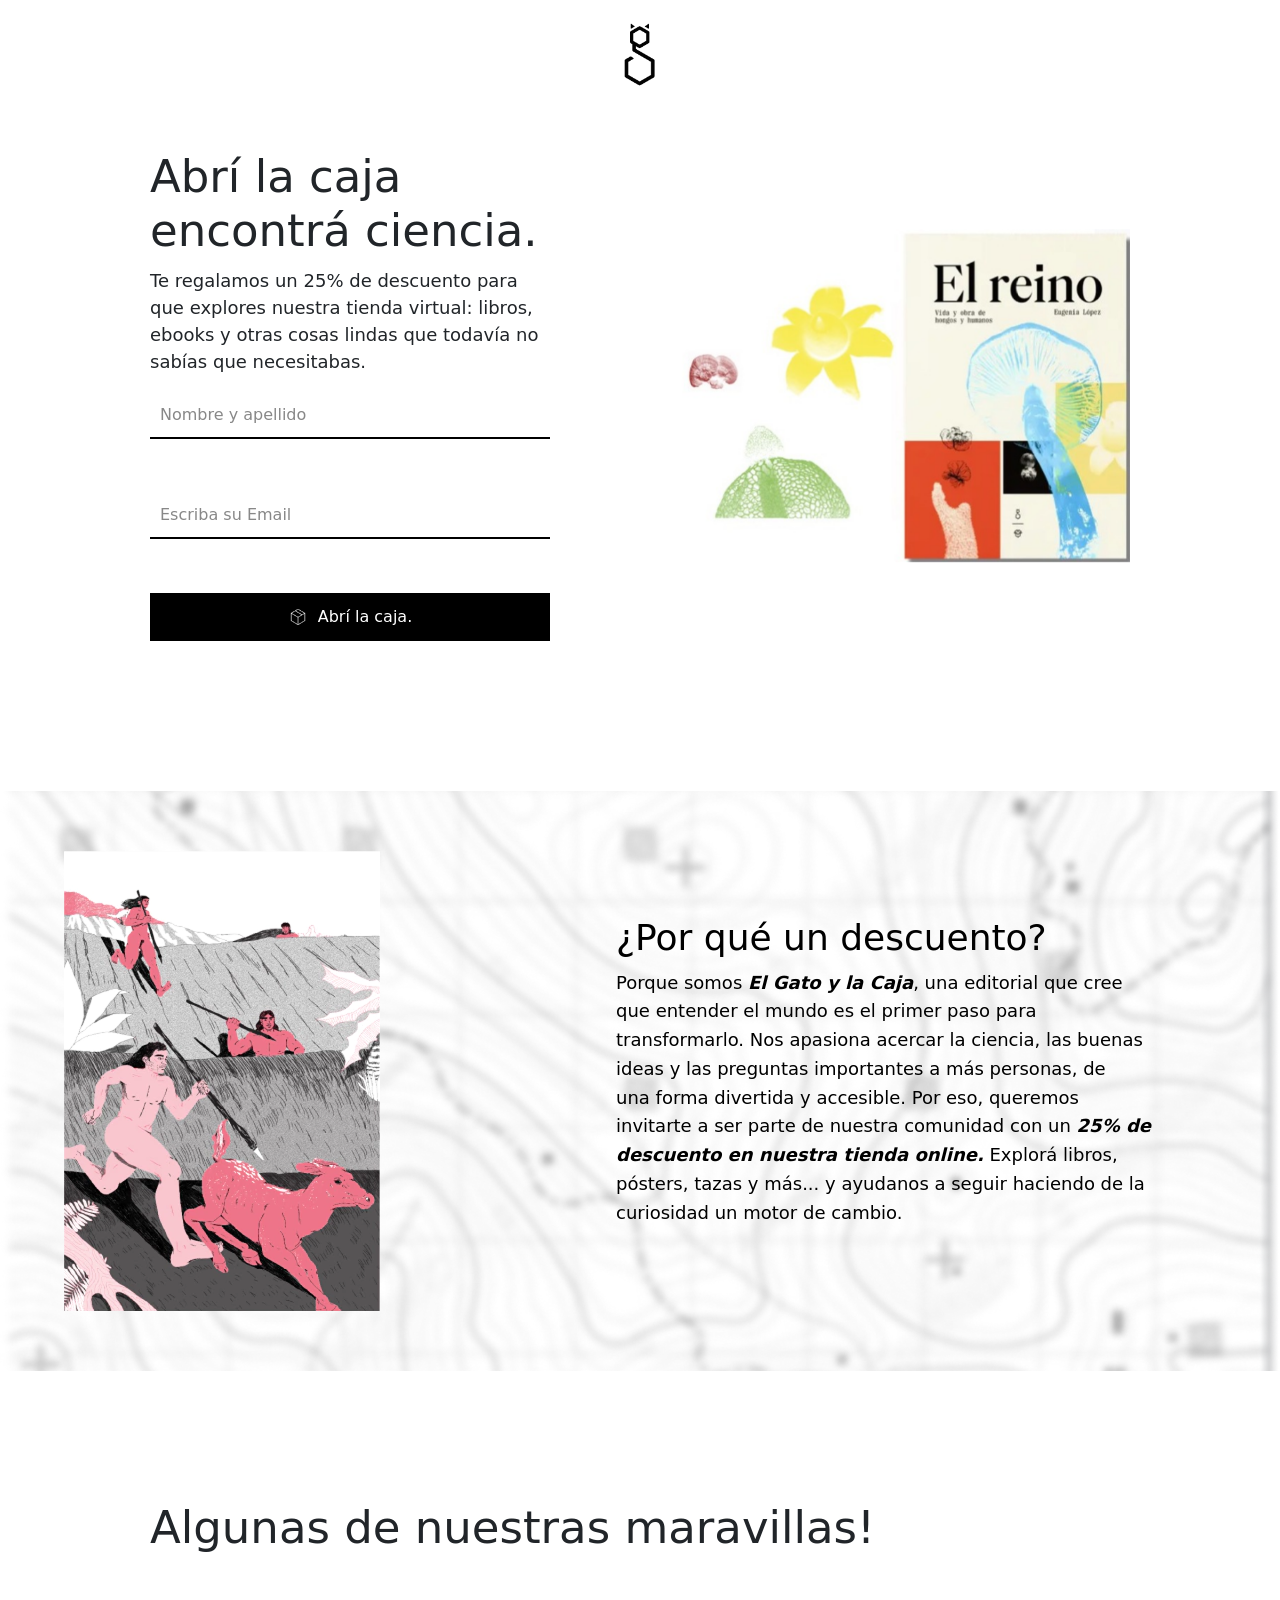
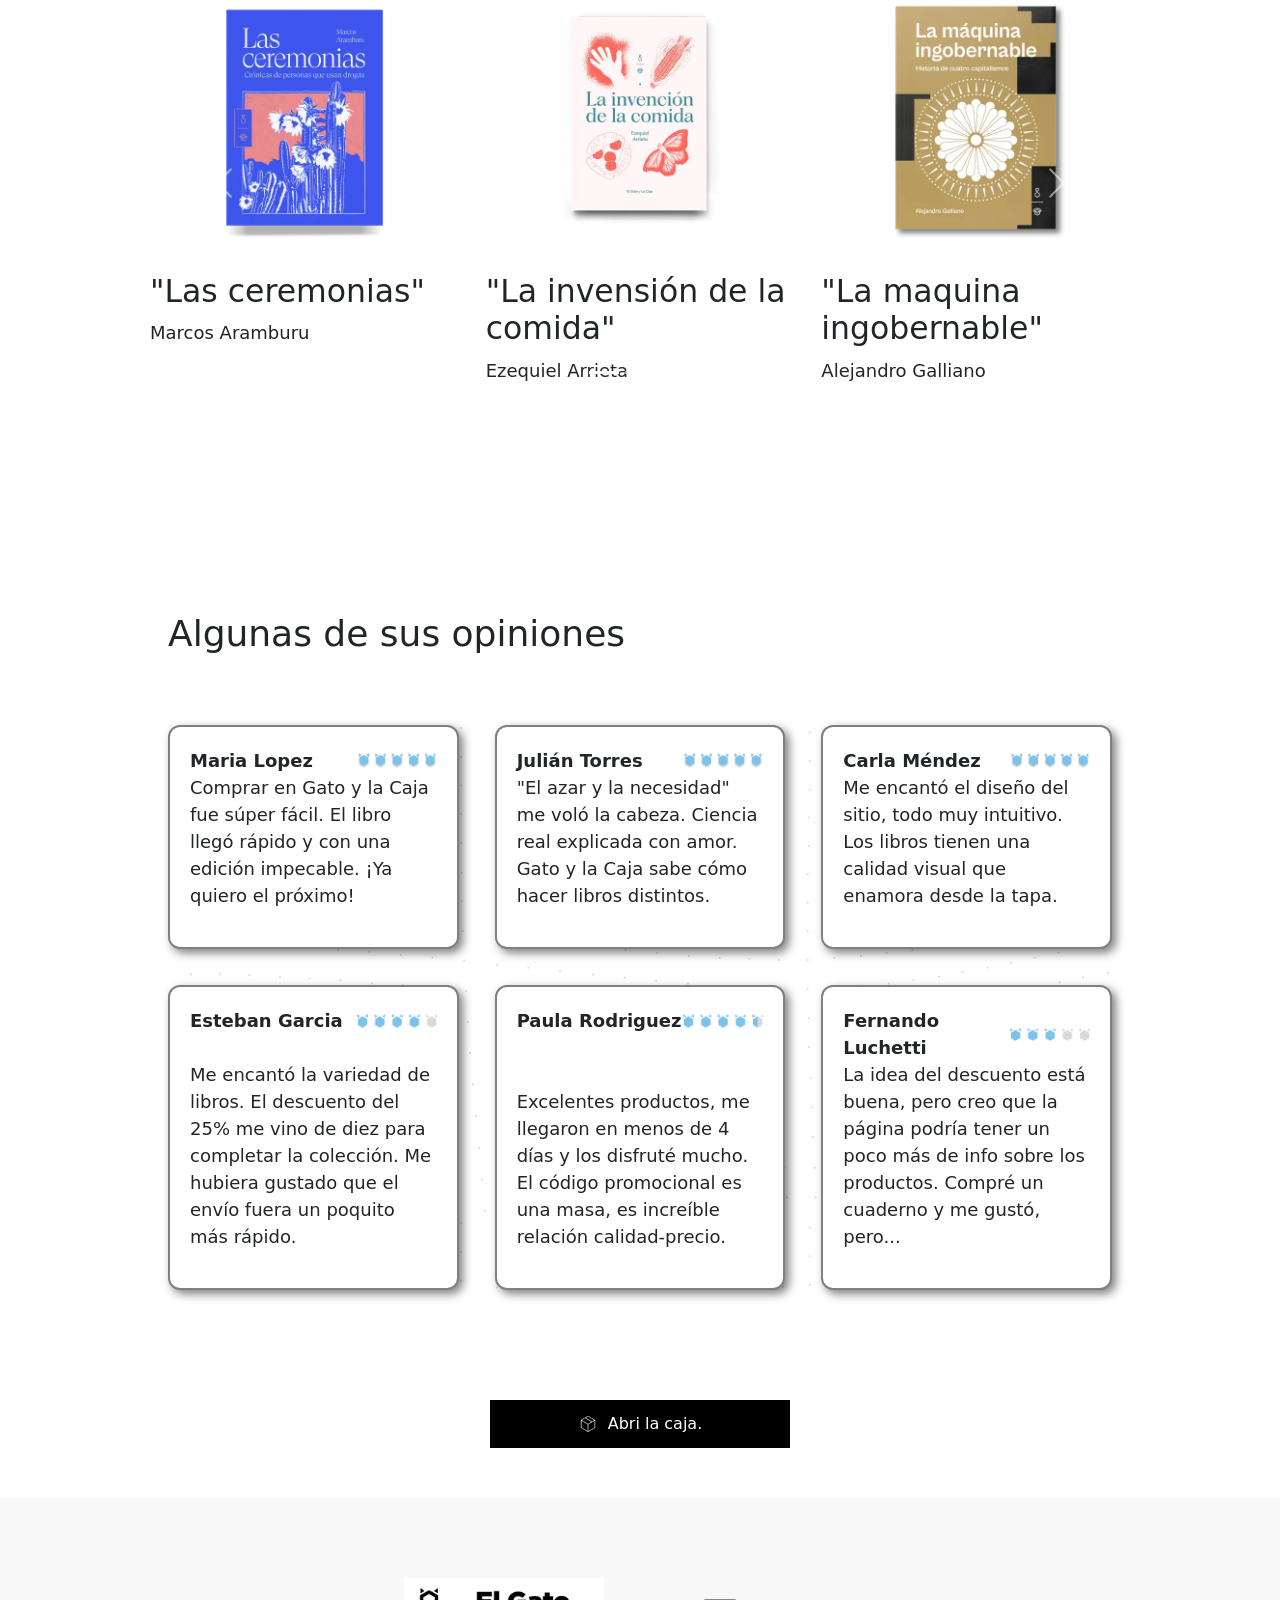
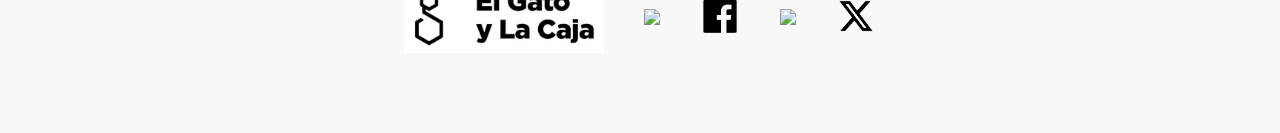
==== Urbañski, Ventimiglia TP1/index.html @ cc49160e "Add files via upload" ====
<!DOCTYPE html>
<html lang="en">
<head>   
    <title>Document</title>

    <link rel="preconnect" href="https://fonts.googleapis.com">
    <link rel="preconnect" href="https://fonts.gstatic.com" crossorigin>
    <link href="https://fonts.googleapis.com/css2?family=Montserrat:ital,wght@0,100..900;1,100..900&display=swap" rel="stylesheet">
    <link href="https://cdn.jsdelivr.net/npm/bootstrap@5.3.3/dist/css/bootstrap.min.css" rel="stylesheet">
    <script src="https://cdn.jsdelivr.net/npm/bootstrap@5.3.3/dist/js/bootstrap.bundle.min.js"></script>

    <link rel="stylesheet" href="style.css">

</head>
<body>


    <!-- seccion header -->


    <div class="header">
        <img src="logo.webp" class="logo">
    </div>

    <section class="encabezado-seccion">
        <div class="contenedor">
            <div class="info">
                <h1>Abrí la caja <br> encontrá ciencia.</h1>

                <p>
                    Te regalamos un 25% de descuento para <br> que explores nuestra tienda virtual: libros, <br> 
                    ebooks y otras cosas lindas que todavía no <br> sabías que necesitabas.
                </p>

                <form id="formulario" class="formulario">

                    <input type="text" name="nombre" id="nombreYApellido" placeholder="Nombre y apellido" required>

                    <br>
                    <br>  

                    <input type="email" name="email" id="email" placeholder="Escriba su Email">

                    <br>
                    <br>

                    <button type="submit" class="botonEnviar">
                        <img src="cajaCerrada.png" alt="Icono enviar" class="icono-enviar">
                        Abrí la caja.
                    </button>

                </form>
            </div>

            <div class="carrusel1" data-bs-ride="carousel">
                <div class="carruselIMG">

                    <div class="carousel-item active">
                        <img src="imagenCarrusel1/reino.jpg" class="d-block w-100" >
                    </div>

                    <div class="carousel-item">
                        <img src="imagenCarrusel1/maquina.jpg" class="d-block w-100" >
                    </div>

                    <div class="carousel-item">
                        <img src="imagenCarrusel1/clima.jpg" class="d-block w-100" >
                    </div>

                    <div class="carousel-item">
                        <img src="imagenCarrusel1/comida.jpg" class="d-block w-100" >
                    </div>

                    <div class="carousel-item">
                        <img src="imagenCarrusel1/pandora.jpg" class="d-block w-100" >
                    </div>

                    <div class="carousel-item">
                        <img src="imagenCarrusel1/suerte.jpg" class="d-block w-100" >
                    </div>

                </div>
            </div>
        </div>
    </section>


    <!-- seccion porque descuento -->


    <section class="seccion-imagen-fondo">
        <div class="contenedor-trival">
            <div class="imagen-superpuesta">
                <img src="trival/trival.png" alt="imagen decorativa">
            </div>

            <div class="texto-trival">
                <h2>¿Por qué un descuento?</h2>

                <p>
                    Porque somos <strong><em>El Gato y la Caja</em></strong>, una editorial que cree <br>
                    que entender el mundo es el primer paso para <br>
                    transformarlo. Nos apasiona acercar la ciencia, las buenas <br> 
                    ideas y las preguntas importantes a más personas, de <br>
                    una forma divertida y accesible. Por eso, queremos <br>
                    invitarte a ser parte de nuestra comunidad con un 
                    <strong><em>25% de descuento en nuestra tienda online.</em></strong> Explorá libros,  <br>
                    pósters, tazas y más... y ayudanos a seguir haciendo de la <br>
                    curiosidad un motor de cambio.
                </p>
</div>
            
        </div>
    </section>
        

    <!-- seccion maravillas (carrusel de 3) -->


    <section class="maravillas">
    <h1>Algunas de nuestras maravillas!</h1>


    <div class="carruselContenedor">

    <div id="carruselBootstrap" class="carousel slide" data-bs-ride="carousel">
    



    <div class="carousel-inner">

        <!-- Indicadores centrados -->



        <!-- Slide 1 -->
        <div class="carousel-item active">
            <div class="row">
                <div class="col-md-4">
                    <img src="imagenCarrusel2/ceremonia1.webp" class="d-block w-100" alt="Imagen 1">
                    <h3 class="titulo-libro">"Las ceremonias"</h3>
                    <p class="autor-libro">Marcos Aramburu</p>
                </div>
                <div class="col-md-4">
                    <img src="imagenCarrusel2/invencion1.webp" class="d-block w-100" alt="Imagen 2">
                    <h3 class="titulo-libro">"La invensión de la comida"</h3>
                    <p class="autor-libro">Ezequiel Arrieta</p>
                </div>
                <div class="col-md-4">
                    <img src="imagenCarrusel2/maquina1.webp" class="d-block w-100" alt="Imagen 3">
                    <h3 class="titulo-libro">"La maquina ingobernable"</h3>
                    <p class="autor-libro">Alejandro Galliano</p>
                </div>
            </div>
        </div>

        <!-- Slide 2 -->
        <div class="carousel-item">
            <div class="row">
                <div class="col-md-4">
                    <img src="imagenCarrusel2/pandora1.webp" class="d-block w-100" alt="Imagen 4">
                    <h3 class="titulo-libro">"Ok, Pandora"</h3>
                    <p class="autor-libro">Multiples autores</p>
                </div>
                <div class="col-md-4">
                    <img src="imagenCarrusel2/reino1.webp" class="d-block w-100" alt="Imagen 5">
                    <h3 class="titulo-libro">"El reino"</h3>
                    <p class="autor-libro">Eugenia López</p>
                </div>
                <div class="col-md-4">
                    <img src="imagenCarrusel2/suerte1.webp" class="d-block w-100" alt="Imagen 6">
                    <h3 class="titulo-libro">"La suerte de tu lado"</h3>
                    <p class="autor-libro">Marina Larrondo</p>
                </div>
            </div>
        </div>

        <!-- Slide 3 -->
        <div class="carousel-item">
            <div class="row">
                <div class="col-md-4">
                    <img src="imagenCarrusel2/febo1.webp" class="d-block w-100" alt="Imagen 7">
                    <h3 class="titulo-libro">"febo"</h3>
                    <p class="autor-libro">Sol traverso</p>
                </div>
                <div class="col-md-4">
                    <img src="imagenCarrusel2/humanLife1.webp" class="d-block w-100" alt="Imagen 8">
                    <h3 class="titulo-libro">"HumanLife"</h3>
                    <p class="autor-libro">Tomas Gigante</p>
                </div>
                <div class="col-md-4">
                    <img src="imagenCarrusel2/idioma1.webp" class="d-block w-100" alt="Imagen 9">
                    <h3 class="titulo-libro">"El idioma de los peces"</h3>
                    <p class="autor-libro">Lara Armada</p>
                </div>
            </div>
        </div>

    </div>

    <!-- Botones de navegación -->
    <button class="carousel-control-prev" type="button" data-bs-target="#carruselBootstrap" data-bs-slide="prev">
        <span class="carousel-control-prev-icon"></span>
    </button>
    <button class="carousel-control-next" type="button" data-bs-target="#carruselBootstrap" data-bs-slide="next">
        <span class="carousel-control-next-icon"></span>
    </button>

    <div class="carousel-indicators custom-indicators">
        <button type="button" data-bs-target="#carruselBootstrap" data-bs-slide-to="0" class="active" aria-current="true" aria-label="Slide 1"></button>
        <button type="button" data-bs-target="#carruselBootstrap" data-bs-slide-to="1" aria-label="Slide 2"></button>
        <button type="button" data-bs-target="#carruselBootstrap" data-bs-slide-to="2" aria-label="Slide 3"></button>
    </div>
</div>
</div>

<!-- Agregar Bootstrap en tu documento -->
<link rel="stylesheet" href="https://cdn.jsdelivr.net/npm/bootstrap@5.3.0/dist/css/bootstrap.min.css">
<script src="https://cdn.jsdelivr.net/npm/bootstrap@5.3.0/dist/js/bootstrap.bundle.min.js"></script>
</section>


<!-- seccion opiniones -->


<section class="seccion-tarjetas contenedor-central">
    <h2 class="texto-op">Algunas de sus opiniones</h2>
    <div class="grid-tarjetas">
        <!-- tarjeta 1 (5 gatos) -->
         <div class="tarjeta">
            <div class="encabezado">
                <span class="nombre"> Maria Lopez </span>
                <img src="gatos/5gatos.png" alt="valoracion 5 gatos" class="valoracion-img">
            </div>

            <p>Comprar en Gato y la Caja fue súper fácil. El libro llegó rápido y con una edición impecable. ¡Ya quiero el próximo!</p>

         </div>

        <!-- tarjeta 2 (5  gatos) -->
         <div class="tarjeta">
            <div class="encabezado">
                <span class="nombre"> Julián Torres </span>
                <img src="gatos/5gatos.png" alt="valoracion 5 gatos" class="valoracion-img">
            </div>

            <p>"El azar y la necesidad" me voló la cabeza. Ciencia real explicada con amor. Gato y la Caja sabe cómo hacer libros distintos.</p>

         </div>
        <!-- tarjeta 3 (5 gatos) -->
         <div class="tarjeta">
            <div class="encabezado">
                <span class="nombre"> Carla Méndez </span>
                <img src="gatos/5gatos.png" alt="valoracion 5 gatos" class="valoracion-img">
            </div>

            <p>Me encantó el diseño del sitio, todo muy intuitivo. Los libros tienen una calidad visual que enamora desde la tapa.</p>

         </div>
        <!-- tarjeta 4 (4 gatos) -->
         <div class="tarjeta">
            <div class="encabezado">
                <span class="nombre"> Esteban Garcia </span>
                <img src="gatos/4gatos.png" alt="valoracion 4 gatos" class="valoracion-img">
            </div>

            <p>Me encantó la variedad de libros. El descuento del 25% me vino de diez para completar la colección. Me hubiera gustado que el envío fuera un poquito más rápido.</p>

         </div>
        <!-- tarjeta 5 (4,5 gatos) -->
         <div class="tarjeta">
            <div class="encabezado">
                <span class="nombre"> Paula Rodriguez </span>
                <img src="gatos/4,5gatos.png" alt="valoracion 4,5 gatos" class="valoracion-img">
            </div>

            <p>Excelentes productos, me llegaron en menos de 4 días y los disfruté mucho. El código promocional es una masa, es increíble relación calidad-precio.</p>

         </div>
        <!-- tarjeta 6 (3 gatos) -->
         <div class="tarjeta">
            <div class="encabezado">
                <span class="nombre"> Fernando Luchetti </span>
                <img src="gatos/3gatos.png" alt="valoraion 3 gatos" class="valoracion-img">
            </div>

            <p>La idea del descuento está buena, pero creo que la página podría tener un poco más de info sobre los productos. Compré un cuaderno y me gustó, pero...</p>

         </div>
    </div>

</section>


    <!-- seccion boton final -->
<section class="boton-final-seccion contenedor-central">
    <button class="botonEnviar volverArriba" onclick="scrollToTop()">
        <img src="cajaCerrada.png" alt="Icono enviar" class="icono-enviar">
        Abri la caja.
    </button>
</section>


 <!-- seccion footer  --> 
  
 
<section class="footer">
    <footer class="footer">

        <div class="contenedor">

            <div>
                <img src="fotter/Logo.png" class="gato">
            </div>

            <div>
                <img src="fotter/instagram.png" class="insta">
            </div>

            <div>
                <img src="fotter/Facebook.png" class="face">
            </div>

            <div>
                <img src="fotter/youtube.png" class="youtube">
            </div>

            <div>
                <img src="fotter/X.png" class="x">
            </div>

        </div>

    </footer>   
   </section> 

<script src="script.js" defer></script>

</body>
</html>
---- Urbañski, Ventimiglia TP1/style.css ----
body {
    font-family: 'Montserrat', sans-serif;
    font-size: 24px; 
    margin: 0; 
    background: #f8f8f8;
}

* {
    font-size: 18px; 
}


/* seccion header */


.header {
    padding: 20px;
    margin-bottom: 10px;
    text-align: center;
    background: white;
}

.logo {
    display: block;
    height: 70px;
    margin: auto;
}


/* seccion encabezado (form, carrusel y texto) */


.encabezado-seccion {
    padding: 30px 150px 150px 150px;
    background-color: white;
}

.contenedor{
    display: flex;
    justify-content: space-between;
    align-items: center;
    gap: 2rem;
    flex-wrap: wrap;
}

.info {
    flex: 1 1 400px;
}

.carrusel1{
    flex: 1 1 400px;
}

.formulario {
    display: flex;
    flex-direction: column;
    gap: 0px;
    width: 100%;
    max-width: 400px;
}

.formulario input[type="text"],
.formulario input[type="email"] {
  border: none;
  border-bottom: 2px solid #000;
  padding: 10px;
  font-size: 16px;
  outline: none;
  width: 100%;
  background: transparent;
}

.formulario input[type="text"]::placeholder,
.formulario input[type="email"]::placeholder {
  color: #888;
}

.botonEnviar {
  display: flex;
  align-items: center;
  justify-content: center;
  gap: 10px;
  background-color: #000;
  color: #fff;
  border: none;
  padding: 12px;
  font-size: 16px;
  cursor: pointer;
  width: 100%;
  transition: background-color 0.3s;
}

.botonEnviar:hover .icono-enviar {
  /* background-color: #333; */
  content: url('cajaAbierta.png');
}

.botonEnviar img {
  width: 20px;
  height: 20px;
}


/*seccion imagen fondo */


.seccion-imagen-fondo {
    background-image: url('trival/fondoDescuento.png');
    background-size: cover; /* Mejora visual en todas las pantallas */
    background-repeat: no-repeat;
    background-position: center;
    width: 100%;
    padding: 60px 5vw;
    margin-bottom: 100px;
    box-sizing: border-box;
}

.contenedor-trival {
    display: flex;
    flex-wrap: wrap; /* Permite adaptar en pantallas chicas */
    align-items: center;
    justify-content: space-between;
    gap: 3rem;
    max-width: 1200px;
    margin: 0 auto;
    box-sizing: border-box;
}

.texto-trival {
    flex: 1 1 300px;
    max-width: 600px;
    color: black;
    font-size: 1rem;
    line-height: 1.6;
}

.imagen-superpuesta {
    flex: 1 1 250px;
    max-width: 350px;
    width: 100%;
    padding: 0;
    display: block;
    border-radius: 12px;
}


@media (max-width: 550px) {
    .contenedor-trival {
        flex-direction: column;
        text-align: center;
    }

    .texto-trival, .imagen-superpuesta {
        max-width: 100%;
    }
}


/*seccion maravillas (carrusel de 3)*/


.maravillas {
    padding: 30px 150px 150px 150px ;
}


/*seccion tarjetas (opiniones)*/


.contenedor-central {
  max-width: 1200px;
  margin: 0 auto;
  padding: 30px 150px 150px 150px;
  box-sizing: border-box;
  width: 100%;
}

.seccion-tarjetas {
    
    padding: 60px 10vw;
    background-color: white;
    margin-bottom: 50px;
}

.texto-op {
    margin-bottom: 70px;
}

.grid-tarjetas {
    background-image: url(FondoOP.png);
    display: grid;
    grid-template-columns: repeat(auto-fit, minmax(250px, 1fr));
    gap: 2rem;
    max-width: 1200px;
    margin: 0 auto;
    width: 100%;
}

.tarjeta {
    background-color: white;
    border: 2px solid gray;
    border-radius: 12px;
    box-shadow: 4px 4px 10px rgba(0, 0, 0, 0.5);
    padding: 20px;
    height: auto;
    display: flex;
    flex-direction: column;
    justify-content: space-between;
    position: relative;
    box-sizing: border-box; 
    word-break: break-word;  
    overflow-wrap: break-word;
}

.encabezado {
  display: flex;
  justify-content: space-between;
  align-items: center;
}

.valoracion-img {
    width: 80px;
    height: auto;
}

.nombre {
  font-weight: bold;
  font-size: 1rem;
}


.contenido {
  font-size: 0.95rem;
  margin-top: 1rem;
  color: #333;
  word-break: break-word;
}


/*seccion boton final*/


.boton-final-seccion {
    display: flex;                 
    justify-content: center;      
    margin: 50px auto;
    padding: 0 5vw;
    box-sizing: border-box;
    width: 100%;
}

.volverArriba {
    width: 100%;
    max-width: 300px; 
    padding: 12px 24px;
    background-color: #000;
    color: #fff;
    border: none;
    font-size: 16px;
    cursor: pointer;
    transition: background-color 0.3s;
}


/*seccion footer*/


.footer {
    background-color: #f8f8f8;
    text-align: center;
    padding: 40px 20px;
}

.contenedor {
    display: flex;
    flex-wrap: wrap;              
    justify-content: center;     
    align-items: center;
    gap: 40px;                     
    max-width: 1200px;
    margin: 0 auto;
}

.gato {
    width: 200px;
    height: auto;
}

.insta, .face, .youtube, .x {
    width: 40px;
    height: auto;
}
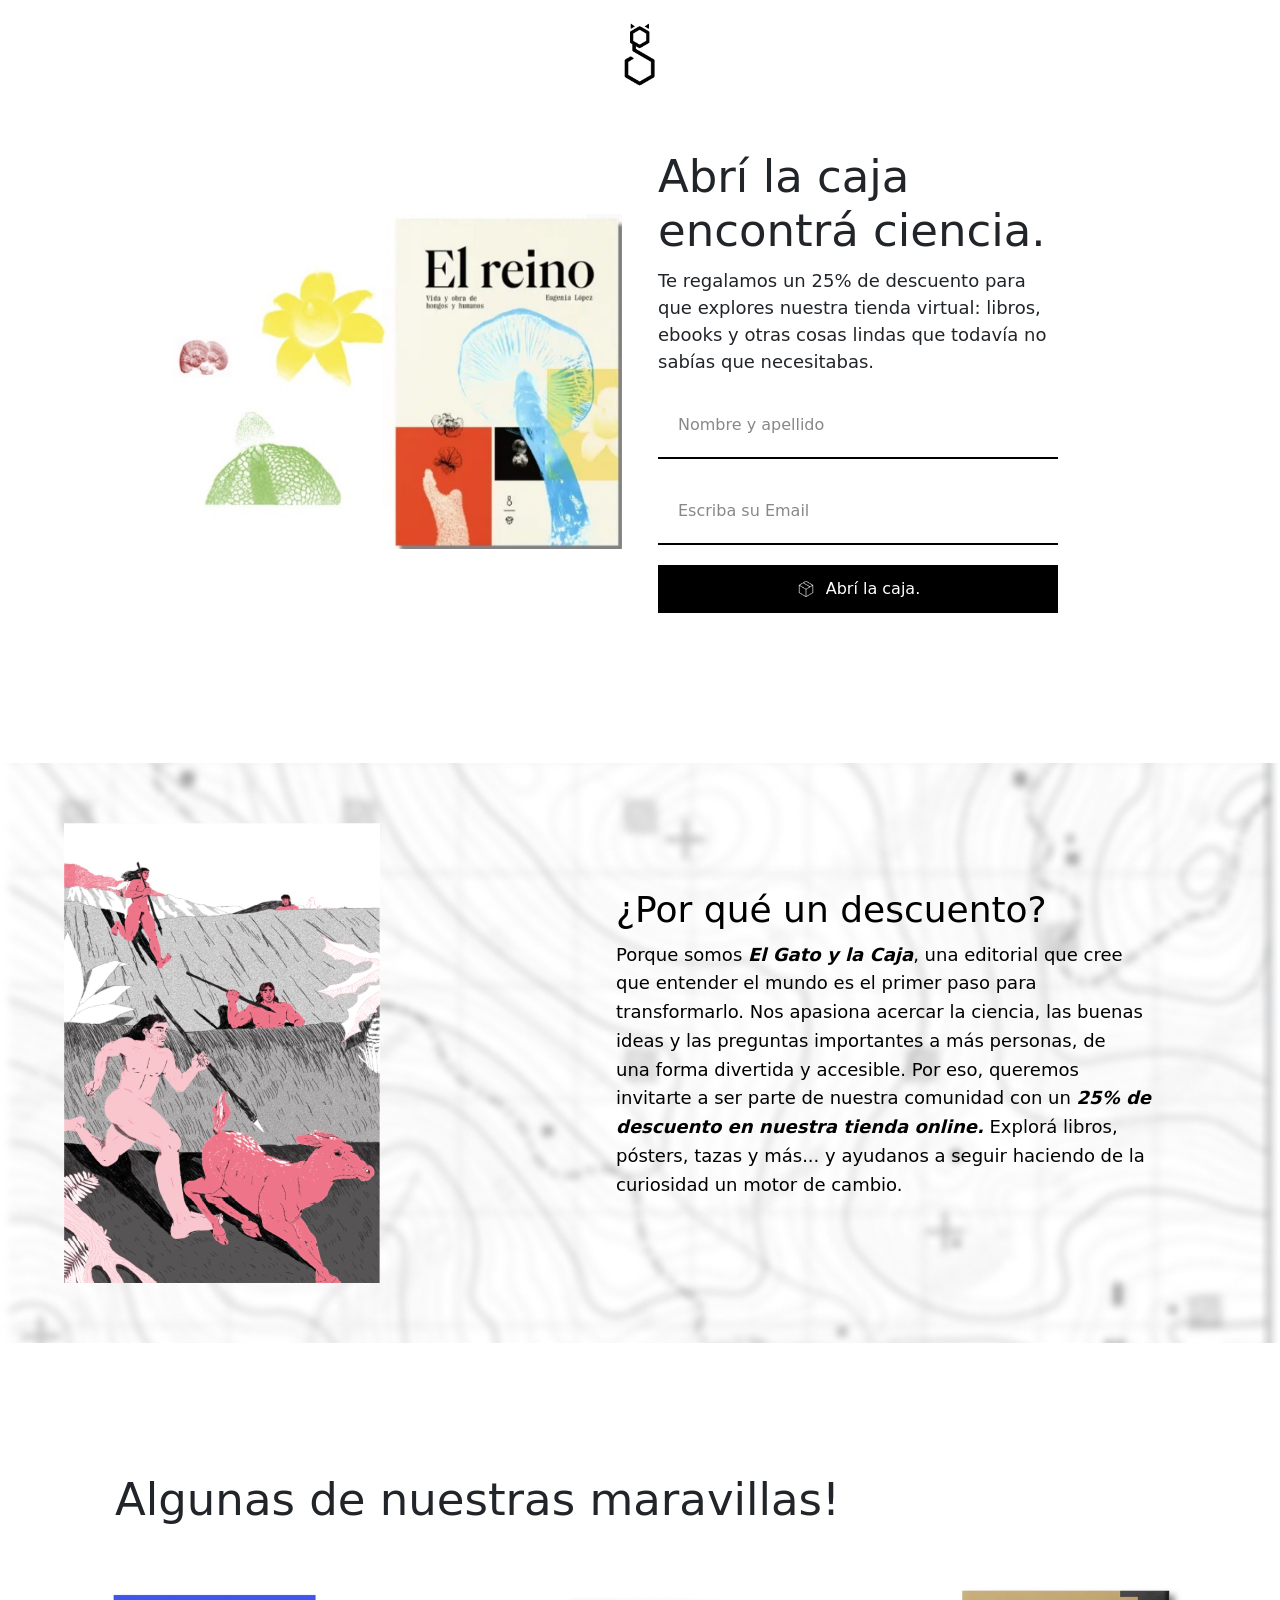
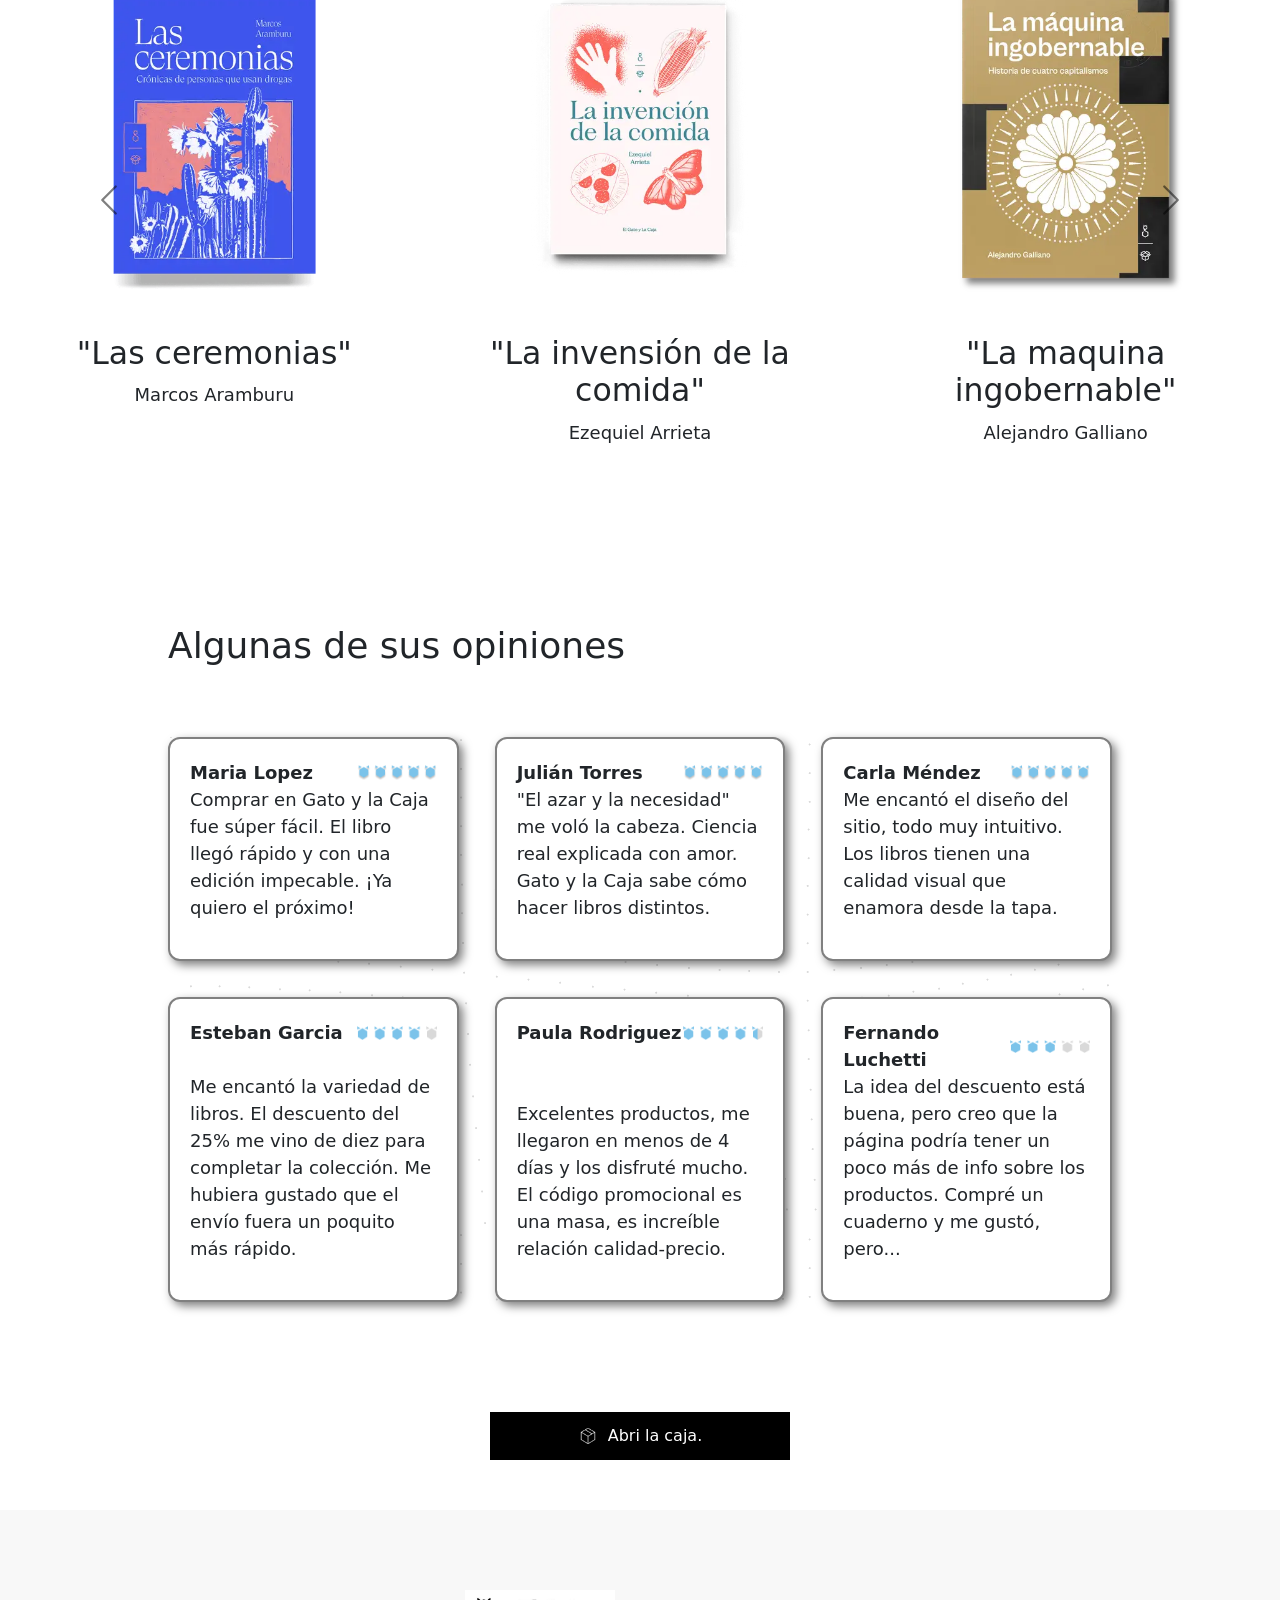
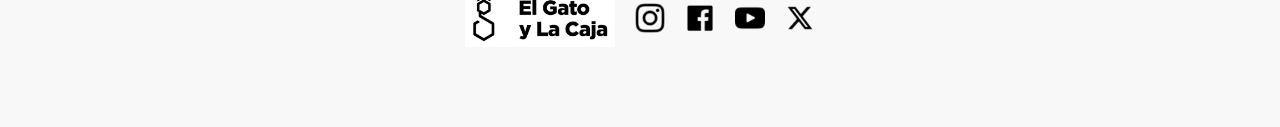
==== commit d538fc04: "Add files via upload" ====
--- a/Urbañski, Ventimiglia TP1/index.html
+++ b/Urbañski, Ventimiglia TP1/index.html
@@ -2,6 +2,9 @@
 <html lang="en">
 <head>   
     <title>Document</title>
+
+    <meta name="viewport" content="width=device-width, initial-scale=1.0">
+
 
     <link rel="preconnect" href="https://fonts.googleapis.com">
     <link rel="preconnect" href="https://fonts.gstatic.com" crossorigin>
@@ -24,8 +27,45 @@
 
     <section class="encabezado-seccion">
         <div class="contenedor">
+
+         
+
+
+            <div class="carrusel1" data-bs-ride="carousel">
+                <div class="carruselIMG">
+
+                    <div class="carousel-item active">
+                        <img src="imagenCarrusel1/reino.jpg" class="d-block w-100" >
+                    </div>
+
+                    <div class="carousel-item">
+                        <img src="imagenCarrusel1/maquina.jpg" class="d-block w-100" >
+                    </div>
+
+                    <div class="carousel-item">
+                        <img src="imagenCarrusel1/clima.jpg" class="d-block w-100" >
+                    </div>
+
+                    <div class="carousel-item">
+                        <img src="imagenCarrusel1/comida.jpg" class="d-block w-100" >
+                    </div>
+
+                    <div class="carousel-item">
+                        <img src="imagenCarrusel1/pandora.jpg" class="d-block w-100" >
+                    </div>
+
+                    <div class="carousel-item">
+                        <img src="imagenCarrusel1/suerte.jpg" class="d-block w-100" >
+                    </div>
+
+                </div>
+            </div>
+
+            
+
             <div class="info">
-                <h1>Abrí la caja <br> encontrá ciencia.</h1>
+                
+                <h1 class="Abri">Abrí la caja <br> encontrá ciencia.</h1>
 
                 <p>
                     Te regalamos un 25% de descuento para <br> que explores nuestra tienda virtual: libros, <br> 
@@ -33,16 +73,15 @@
                 </p>
 
                 <form id="formulario" class="formulario">
-
+                 
                     <input type="text" name="nombre" id="nombreYApellido" placeholder="Nombre y apellido" required>
-
-                    <br>
-                    <br>  
-
-                    <input type="email" name="email" id="email" placeholder="Escriba su Email">
-
-                    <br>
-                    <br>
+                 
+
+                    
+
+                    <input type="email" name="email" id="email" placeholder="Escriba su Email" required>
+
+                  
 
                     <button type="submit" class="botonEnviar">
                         <img src="cajaCerrada.png" alt="Icono enviar" class="icono-enviar">
@@ -52,35 +91,7 @@
                 </form>
             </div>
 
-            <div class="carrusel1" data-bs-ride="carousel">
-                <div class="carruselIMG">
-
-                    <div class="carousel-item active">
-                        <img src="imagenCarrusel1/reino.jpg" class="d-block w-100" >
-                    </div>
-
-                    <div class="carousel-item">
-                        <img src="imagenCarrusel1/maquina.jpg" class="d-block w-100" >
-                    </div>
-
-                    <div class="carousel-item">
-                        <img src="imagenCarrusel1/clima.jpg" class="d-block w-100" >
-                    </div>
-
-                    <div class="carousel-item">
-                        <img src="imagenCarrusel1/comida.jpg" class="d-block w-100" >
-                    </div>
-
-                    <div class="carousel-item">
-                        <img src="imagenCarrusel1/pandora.jpg" class="d-block w-100" >
-                    </div>
-
-                    <div class="carousel-item">
-                        <img src="imagenCarrusel1/suerte.jpg" class="d-block w-100" >
-                    </div>
-
-                </div>
-            </div>
+            
         </div>
     </section>
 
@@ -118,7 +129,7 @@
 
 
     <section class="maravillas">
-    <h1>Algunas de nuestras maravillas!</h1>
+    <h1 class="h1">Algunas de nuestras maravillas!</h1>
 
 
     <div class="carruselContenedor">
@@ -200,18 +211,21 @@
     </div>
 
     <!-- Botones de navegación -->
+    
     <button class="carousel-control-prev" type="button" data-bs-target="#carruselBootstrap" data-bs-slide="prev">
         <span class="carousel-control-prev-icon"></span>
     </button>
     <button class="carousel-control-next" type="button" data-bs-target="#carruselBootstrap" data-bs-slide="next">
         <span class="carousel-control-next-icon"></span>
     </button>
-
-    <div class="carousel-indicators custom-indicators">
+    
+
+    <!-- <div class="carousel-indicators custom-indicators">
         <button type="button" data-bs-target="#carruselBootstrap" data-bs-slide-to="0" class="active" aria-current="true" aria-label="Slide 1"></button>
         <button type="button" data-bs-target="#carruselBootstrap" data-bs-slide-to="1" aria-label="Slide 2"></button>
         <button type="button" data-bs-target="#carruselBootstrap" data-bs-slide-to="2" aria-label="Slide 3"></button>
-    </div>
+    </div> -->
+    
 </div>
 </div>
 
@@ -308,7 +322,7 @@
 <section class="footer">
     <footer class="footer">
 
-        <div class="contenedor">
+        <div class="contenedor-footer">
 
             <div>
                 <img src="fotter/Logo.png" class="gato">
--- a/Urbañski, Ventimiglia TP1/style.css
+++ b/Urbañski, Ventimiglia TP1/style.css
@@ -6,7 +6,7 @@
 }
 
 * {
-    font-size: 18px; 
+    font-size: 18px;
 }
 
 
@@ -45,17 +45,24 @@
 
 .info {
     flex: 1 1 400px;
-}
-
-.carrusel1{
-    flex: 1 1 400px;
-}
+    min-width: 250px;
+}
+
+.carrusel1 {
+    overflow: hidden;
+    position: relative;
+    flex: 1 1 400px; 
+    box-sizing: border-box;
+    min-width: 250px; 
+}
+
 
 .formulario {
     display: flex;
     flex-direction: column;
     gap: 0px;
-    width: 100%;
+    flex: 1 1 400px; 
+    width: none;
     max-width: 400px;
 }
 
@@ -63,7 +70,8 @@
 .formulario input[type="email"] {
   border: none;
   border-bottom: 2px solid #000;
-  padding: 10px;
+  padding: 20px;
+  margin-bottom: 20px;
   font-size: 16px;
   outline: none;
   width: 100%;
@@ -91,7 +99,7 @@
 }
 
 .botonEnviar:hover .icono-enviar {
-  /* background-color: #333; */
+ 
   content: url('cajaAbierta.png');
 }
 
@@ -106,7 +114,7 @@
 
 .seccion-imagen-fondo {
     background-image: url('trival/fondoDescuento.png');
-    background-size: cover; /* Mejora visual en todas las pantallas */
+    background-size: cover;
     background-repeat: no-repeat;
     background-position: center;
     width: 100%;
@@ -117,10 +125,11 @@
 
 .contenedor-trival {
     display: flex;
-    flex-wrap: wrap; /* Permite adaptar en pantallas chicas */
+    flex-wrap: wrap;
     align-items: center;
     justify-content: space-between;
-    gap: 3rem;
+    column-gap: 1.5rem;
+    row-gap: 3rem;
     max-width: 1200px;
     margin: 0 auto;
     box-sizing: border-box;
@@ -143,25 +152,32 @@
     border-radius: 12px;
 }
 
-
-@media (max-width: 550px) {
-    .contenedor-trival {
-        flex-direction: column;
-        text-align: center;
-    }
-
-    .texto-trival, .imagen-superpuesta {
-        max-width: 100%;
-    }
-}
-
-
 /*seccion maravillas (carrusel de 3)*/
 
-
 .maravillas {
-    padding: 30px 150px 150px 150px ;
-}
+    padding: 30px 15px 100px 15px ;
+}
+
+.h1 {
+  padding-left: 100px;
+}
+
+.titulo-libro, .autor-libro {
+  text-align: center;
+}
+
+.carousel-control-prev-icon, 
+.carousel-control-next-icon {
+  filter: invert(100%); 
+  background-color: transparent; 
+}
+
+/* .carousel-indicators.custom-indicators {
+  bottom: -30px;
+  z-index: 0;
+  filter: invert(100%); 
+  background-color: transparent; 
+} */
 
 
 /*seccion tarjetas (opiniones)*/
@@ -271,23 +287,162 @@
     padding: 40px 20px;
 }
 
-.contenedor {
-    display: flex;
-    flex-wrap: wrap;              
-    justify-content: center;     
+
+.contenedor-footer {
+  display: flex;
+  flex-direction: row;
+  justify-content: center;
+  align-items: center;
+  gap: 20px;
+  flex-wrap: wrap;
+  max-width: 100%;
+  padding: 0 10px;
+  box-sizing: border-box;
+  overflow-x: auto;
+}
+
+.gato {
+  width: 150px; 
+  height: auto;
+}
+
+.insta, .face, .youtube, .x {
+  width: 30px;
+  height: auto;
+}
+
+
+@media (max-width: 430px) {
+
+  .logo {
+    width: 42px;
+    height: auto;
+  }
+ 
+  .encabezado-seccion {
+    padding: 20px 10px 100px 10px;
+    box-sizing: border-box;
+  }
+
+  .contenedor {
+    flex-direction: column !important;
+    gap: 20px !important;
+    padding: 0 10px;
+    width: 100%;
+  }
+
+    .formulario {
+    gap: 10px;
+    padding: 0;
+  }
+
+  .formulario input,
+  .formulario button {
+    font-size: 0.95rem;
+    padding: 10px;
+  }
+
+  .icono-enviar {
+    width: 18px;
+    height: auto;
+  }
+
+  .carrusel1 {
+    order: 1;
+    margin-bottom: -100px;
+  }
+
+ 
+
+   .info{
+    order: 2;
+  }
+
+
+
+  .contenedor-trival {
+    flex-direction: column;
     align-items: center;
-    gap: 40px;                     
-    max-width: 1200px;
+    text-align: center;
+    padding: 20px 10px 100px 10px;
+  }
+
+ 
+
+  .imagen-superpuesta {
+    display: flex;
+    justify-content: center;
+    width: 100%;
+  }
+
+  .imagen-superpuesta img {
+    max-width: 80%;
+    height: auto;
+  }
+
+  .texto-trival {
+    text-align: left;
+  }
+
+  
+  .maravillas {
+    padding: 30px 15px 100px 15px;
+    box-sizing: border-box;
+    width: 100%;
+  }
+
+  .h1 {
+    padding: 20px 10px 100px 10px;
+  }
+
+    .carousel-item .row {
+    display: flex;
+    flex-wrap: nowrap;
+    overflow-x: auto;
+    gap: 16px;
+    padding: 10px;
+  }
+
+  .carousel-item .col-md-4 {
+    flex: 0 0 80%; 
+    max-width: 80%;
+  }
+
+  .carousel-item img {
+    border-radius: 12px;
+  }
+
+  .titulo-libro, .autor-libro {
+    text-align: center;
+  }
+
+
+  .grid-tarjetas {
+    grid-template-columns: 1fr;
+    gap: 1.5rem;
+    max-width: 100%;
+    padding: 0;
     margin: 0 auto;
-}
-
-.gato {
-    width: 200px;
-    height: auto;
-}
-
-.insta, .face, .youtube, .x {
-    width: 40px;
-    height: auto;
-}
-
+  }
+
+  .tarjeta {
+    min-height: 250px;
+    padding: 20px;
+    box-sizing: border-box;
+  }
+
+    .contenedor-footer {
+    gap: 15px;
+    flex-wrap: wrap;
+    justify-content: center;
+  }
+
+  .gato {
+    width: 120px;
+  }
+
+  .insta, .face, .youtube, .x {
+    width: 28px;
+  }
+}
+
